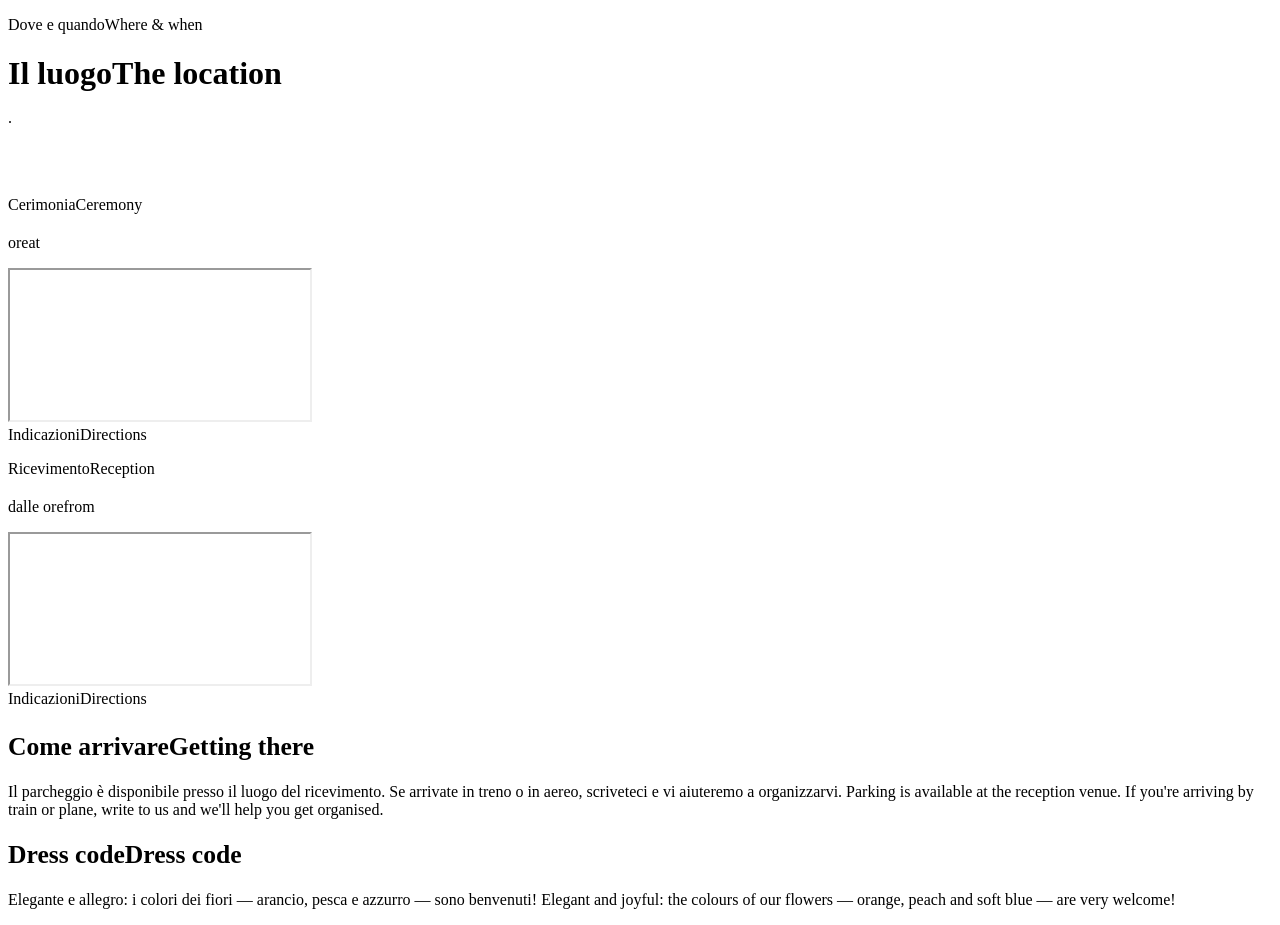
==== location.html @ 63e654b2 "Add files via upload" ====
<!DOCTYPE html>
<html lang="it">
<head>
  <meta charset="UTF-8">
  <meta name="viewport" content="width=device-width, initial-scale=1">
  <title>Luogo · Location — Jacopo &amp; Silvia</title>
  <link rel="icon" href="data:image/svg+xml,<svg xmlns='http://www.w3.org/2000/svg' viewBox='0 0 100 100'><text y='.9em' font-size='90'>🌸</text></svg>">
  <link rel="preconnect" href="https://fonts.googleapis.com">
  <link rel="preconnect" href="https://fonts.gstatic.com" crossorigin>
  <link href="https://fonts.googleapis.com/css2?family=Cormorant+Garamond:ital,wght@0,400;0,500;1,400&family=Great+Vibes&family=Jost:wght@300;400&display=swap" rel="stylesheet">
  <link rel="stylesheet" href="css/style.css">
</head>
<body data-page="location">

  <div class="page-head">
    <p class="kicker"><span lang="it">Dove e quando</span><span lang="en">Where &amp; when</span></p>
    <h1><span lang="it">Il luogo</span><span lang="en">The location</span></h1>
    <p><span data-cfg="dateText"></span> · <span data-cfg="cityText"></span></p>
  </div>

  <section class="section" style="padding-top:2rem">
    <div class="grid-2">
      <article class="panel reveal">
        <p class="kicker" style="opacity:1;animation:none"><span lang="it">Cerimonia</span><span lang="en">Ceremony</span></p>
        <h2 data-cfg="ceremonyName"></h2>
        <p class="time"><span lang="it">ore</span><span lang="en">at</span> <span data-cfg="ceremonyTime"></span></p>
        <p class="place muted" data-cfg="ceremonyAddress"></p>
        <iframe class="map" data-map="ceremonyAddress" loading="lazy" title="Map ceremony"></iframe>
        <div class="btn-row"><a class="btn" data-directions="ceremonyAddress" target="_blank" rel="noopener"><span lang="it">Indicazioni</span><span lang="en">Directions</span></a></div>
      </article>

      <article class="panel reveal">
        <p class="kicker" style="opacity:1;animation:none"><span lang="it">Ricevimento</span><span lang="en">Reception</span></p>
        <h2 data-cfg="receptionName"></h2>
        <p class="time"><span lang="it">dalle ore</span><span lang="en">from</span> <span data-cfg="receptionTime"></span></p>
        <p class="place muted" data-cfg="receptionAddress"></p>
        <iframe class="map" data-map="receptionAddress" loading="lazy" title="Map reception"></iframe>
        <div class="btn-row"><a class="btn blue" data-directions="receptionAddress" target="_blank" rel="noopener"><span lang="it">Indicazioni</span><span lang="en">Directions</span></a></div>
      </article>
    </div>

    <div class="grid-2" style="margin-top:1.5rem">
      <article class="panel reveal">
        <h2 style="font-size:1.6rem"><span lang="it">Come arrivare</span><span lang="en">Getting there</span></h2>
        <p class="muted">
          <span lang="it">Il parcheggio è disponibile presso il luogo del ricevimento. Se arrivate in treno o in aereo, scriveteci e vi aiuteremo a organizzarvi.</span>
          <span lang="en">Parking is available at the reception venue. If you're arriving by train or plane, write to us and we'll help you get organised.</span>
        </p>
      </article>
      <article class="panel reveal">
        <h2 style="font-size:1.6rem"><span lang="it">Dress code</span><span lang="en">Dress code</span></h2>
        <p class="muted">
          <span lang="it">Elegante e allegro: i colori dei fiori — arancio, pesca e azzurro — sono benvenuti!</span>
          <span lang="en">Elegant and joyful: the colours of our flowers — orange, peach and soft blue — are very welcome!</span>
        </p>
      </article>
    </div>
  </section>

  <script src="js/config.js"></script>
  <script src="js/main.js"></script>
</body>
</html>
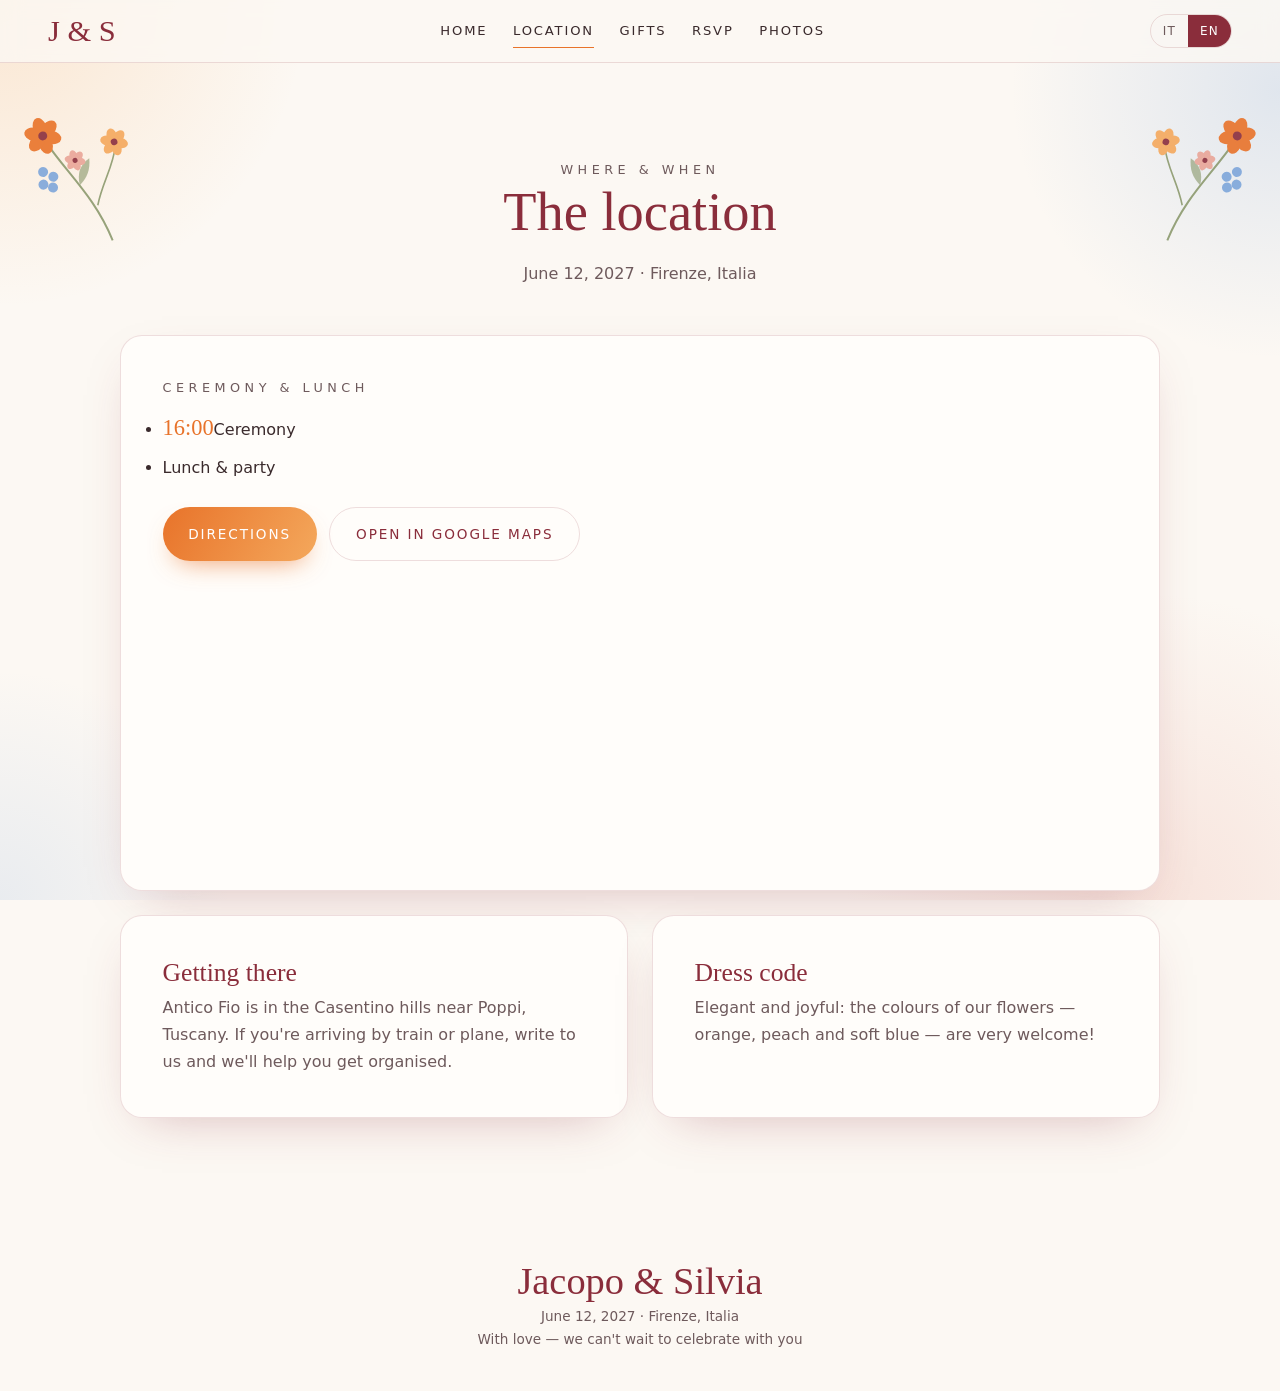
==== commit 2bc4637d: "Update location.html" ====
--- a/location.html
+++ b/location.html
@@ -19,32 +19,29 @@
   </div>
 
   <section class="section" style="padding-top:2rem">
-    <div class="grid-2">
-      <article class="panel reveal">
-        <p class="kicker" style="opacity:1;animation:none"><span lang="it">Cerimonia</span><span lang="en">Ceremony</span></p>
-        <h2 data-cfg="ceremonyName"></h2>
-        <p class="time"><span lang="it">ore</span><span lang="en">at</span> <span data-cfg="ceremonyTime"></span></p>
-        <p class="place muted" data-cfg="ceremonyAddress"></p>
-        <iframe class="map" data-map="ceremonyAddress" loading="lazy" title="Map ceremony"></iframe>
-        <div class="btn-row"><a class="btn" data-directions="ceremonyAddress" target="_blank" rel="noopener"><span lang="it">Indicazioni</span><span lang="en">Directions</span></a></div>
-      </article>
-
-      <article class="panel reveal">
-        <p class="kicker" style="opacity:1;animation:none"><span lang="it">Ricevimento</span><span lang="en">Reception</span></p>
-        <h2 data-cfg="receptionName"></h2>
-        <p class="time"><span lang="it">dalle ore</span><span lang="en">from</span> <span data-cfg="receptionTime"></span></p>
-        <p class="place muted" data-cfg="receptionAddress"></p>
-        <iframe class="map" data-map="receptionAddress" loading="lazy" title="Map reception"></iframe>
-        <div class="btn-row"><a class="btn blue" data-directions="receptionAddress" target="_blank" rel="noopener"><span lang="it">Indicazioni</span><span lang="en">Directions</span></a></div>
-      </article>
-    </div>
+    <article class="panel reveal venue">
+      <div class="venue-info">
+        <p class="kicker" style="opacity:1;animation:none"><span lang="it">Cerimonia e pranzo</span><span lang="en">Ceremony &amp; lunch</span></p>
+        <h2 data-cfg="venueName"></h2>
+        <p class="place muted" data-cfg="venueAddress"></p>
+        <ul class="timeline">
+          <li><span class="time" data-cfg="ceremonyTime"></span><span><span lang="it">Cerimonia</span><span lang="en">Ceremony</span></span></li>
+          <li><span class="time" data-cfg="lunchTime"></span><span><span lang="it">Pranzo e festa</span><span lang="en">Lunch &amp; party</span></span></li>
+        </ul>
+        <div class="btn-row">
+          <a class="btn" data-directions="mapQuery" target="_blank" rel="noopener"><span lang="it">Indicazioni</span><span lang="en">Directions</span></a>
+          <a class="btn ghost" data-mapslink="mapQuery" target="_blank" rel="noopener"><span lang="it">Apri in Google Maps</span><span lang="en">Open in Google Maps</span></a>
+        </div>
+      </div>
+      <iframe class="map" data-map="mapQuery" loading="lazy" title="Antico Fio map"></iframe>
+    </article>
 
     <div class="grid-2" style="margin-top:1.5rem">
       <article class="panel reveal">
         <h2 style="font-size:1.6rem"><span lang="it">Come arrivare</span><span lang="en">Getting there</span></h2>
         <p class="muted">
-          <span lang="it">Il parcheggio è disponibile presso il luogo del ricevimento. Se arrivate in treno o in aereo, scriveteci e vi aiuteremo a organizzarvi.</span>
-          <span lang="en">Parking is available at the reception venue. If you're arriving by train or plane, write to us and we'll help you get organised.</span>
+          <span lang="it">Antico Fio si trova nelle colline del Casentino, vicino a Poppi. Se arrivate in treno o in aereo, scriveteci e vi aiuteremo a organizzarvi.</span>
+          <span lang="en">Antico Fio is in the Casentino hills near Poppi, Tuscany. If you're arriving by train or plane, write to us and we'll help you get organised.</span>
         </p>
       </article>
       <article class="panel reveal">
--- a/css/style.css
+++ b/css/style.css
@@ -0,0 +1,261 @@
+/* Palette taken from the floral arch: tangerine, apricot, peach, blush, burgundy accents and hydrangea blue */
+:root {
+  --cream: #FCF8F3;
+  --paper: #FFFDFA;
+  --ink: #3A2A2C;
+  --ink-soft: #6E5A5C;
+  --tangerine: #E8732A;
+  --apricot: #F4A85C;
+  --peach: #F6CDB0;
+  --blush: #E9A597;
+  --burgundy: #8A2D3B;
+  --hydrangea: #7EA6DA;
+  --hydrangea-deep: #4B78B5;
+  --sage: #8C9A6E;
+  --line: rgba(138, 45, 59, .15);
+  --shadow: 0 18px 50px -24px rgba(138, 45, 59, .35);
+  --radius: 22px;
+  --serif: "Cormorant Garamond", Georgia, serif;
+  --script: "Great Vibes", "Cormorant Garamond", cursive;
+  --sans: "Jost", system-ui, sans-serif;
+}
+
+* { box-sizing: border-box; margin: 0; padding: 0; }
+html { scroll-behavior: smooth; }
+body {
+  font-family: var(--sans);
+  font-weight: 300;
+  color: var(--ink);
+  background: var(--cream);
+  line-height: 1.7;
+  min-height: 100vh;
+  overflow-x: hidden;
+}
+/* soft watercolour wash in the background */
+body::before {
+  content: "";
+  position: fixed; inset: 0; z-index: -2;
+  background:
+    radial-gradient(40vmax 40vmax at 0% 0%, rgba(244,168,92,.22), transparent 60%),
+    radial-gradient(35vmax 35vmax at 100% 10%, rgba(126,166,218,.22), transparent 60%),
+    radial-gradient(40vmax 40vmax at 90% 100%, rgba(233,165,151,.25), transparent 60%),
+    radial-gradient(30vmax 30vmax at 0% 100%, rgba(126,166,218,.15), transparent 60%),
+    var(--cream);
+}
+
+/* ---------- language switching ---------- */
+body[data-lang="it"] [lang="en"],
+body[data-lang="en"] [lang="it"] { display: none !important; }
+
+a { color: var(--burgundy); }
+h1, h2, h3 { font-family: var(--serif); font-weight: 500; line-height: 1.15; }
+
+/* ---------- header ---------- */
+.site-header {
+  position: sticky; top: 0; z-index: 50;
+  display: flex; align-items: center; justify-content: space-between; gap: 1rem;
+  padding: .9rem clamp(1rem, 4vw, 3rem);
+  background: rgba(252, 248, 243, .82);
+  backdrop-filter: blur(10px);
+  border-bottom: 1px solid var(--line);
+}
+.brand {
+  font-family: var(--script); font-size: 1.9rem; color: var(--burgundy);
+  text-decoration: none; line-height: 1;
+}
+.nav { display: flex; gap: clamp(.6rem, 2vw, 1.8rem); align-items: center; }
+.nav a {
+  text-decoration: none; color: var(--ink); font-size: .82rem;
+  letter-spacing: .14em; text-transform: uppercase; position: relative; padding: .2rem 0;
+}
+.nav a::after {
+  content: ""; position: absolute; left: 0; bottom: -2px; height: 1px; width: 100%;
+  background: var(--tangerine); transform: scaleX(0); transform-origin: right; transition: transform .35s ease;
+}
+.nav a:hover::after, .nav a[aria-current="page"]::after { transform: scaleX(1); transform-origin: left; }
+.lang-toggle {
+  display: inline-flex; border: 1px solid var(--line); border-radius: 999px; overflow: hidden; flex-shrink: 0;
+}
+.lang-toggle button {
+  border: 0; background: transparent; cursor: pointer; font: inherit; font-size: .75rem;
+  letter-spacing: .1em; padding: .35rem .75rem; color: var(--ink-soft);
+}
+.lang-toggle button.active { background: var(--burgundy); color: #fff; }
+.menu-btn { display: none; background: none; border: 0; font-size: 1.5rem; color: var(--burgundy); cursor: pointer; }
+
+@media (max-width: 760px) {
+  .menu-btn { display: block; }
+  .nav {
+    position: absolute; top: 100%; left: 0; right: 0; flex-direction: column; gap: 0;
+    background: var(--paper); border-bottom: 1px solid var(--line);
+    max-height: 0; overflow: hidden; transition: max-height .4s ease;
+  }
+  .nav.open { max-height: 320px; }
+  .nav a { padding: .9rem; width: 100%; text-align: center; }
+  .nav a::after { display: none; }
+}
+
+/* ---------- hero (home) ---------- */
+.hero {
+  position: relative; min-height: calc(100vh - 64px);
+  display: grid; place-items: center; text-align: center;
+  padding: 3rem 1rem 5rem; overflow: hidden;
+}
+#petals { position: absolute; inset: 0; width: 100%; height: 100%; pointer-events: none; z-index: 0; }
+.hero-inner { position: relative; z-index: 2; }
+.wreath { width: min(560px, 92vw); height: auto; display: block; margin: 0 auto -1rem; overflow: visible; }
+.wreath .stem { stroke: var(--sage); stroke-width: 1.6; fill: none; stroke-linecap: round;
+  stroke-dasharray: 1000; stroke-dashoffset: 1000; animation: draw 2.2s ease forwards; }
+.wreath .bloom { transform-box: fill-box; transform-origin: center; transform: scale(0); animation: bloom 1s cubic-bezier(.3,1.6,.5,1) forwards; }
+.wreath .leaf { transform-box: fill-box; transform-origin: center; transform: scale(0); animation: bloom .8s ease forwards; }
+.wreath .spin { transform-box: fill-box; transform-origin: center; animation: sway 6s ease-in-out infinite; }
+@keyframes draw { to { stroke-dashoffset: 0; } }
+@keyframes bloom { to { transform: scale(1); } }
+@keyframes sway { 0%,100% { transform: rotate(-4deg); } 50% { transform: rotate(4deg); } }
+
+.kicker { font-size: .8rem; letter-spacing: .35em; text-transform: uppercase; color: var(--ink-soft);
+  opacity: 0; animation: fadeUp 1s ease 1.4s forwards; }
+.names {
+  font-family: var(--script); font-weight: 400;
+  font-size: clamp(3.4rem, 12vw, 8rem); color: var(--burgundy); line-height: 1.05; margin: .3rem 0;
+}
+.names .ch { display: inline-block; opacity: 0; transform: translateY(30px) rotate(-8deg); animation: letterIn .8s cubic-bezier(.2,.8,.2,1) forwards; }
+.names .amp { color: var(--tangerine); padding: 0 .15em; }
+@keyframes letterIn { to { opacity: 1; transform: none; } }
+@keyframes fadeUp { from { opacity: 0; transform: translateY(16px); } to { opacity: 1; transform: none; } }
+.hero-date { font-family: var(--serif); font-size: clamp(1.3rem, 3vw, 1.8rem); letter-spacing: .08em;
+  opacity: 0; animation: fadeUp 1s ease 2.4s forwards; }
+.hero-date .dot { color: var(--hydrangea-deep); padding: 0 .6em; }
+
+.countdown { display: flex; gap: clamp(.6rem, 3vw, 1.6rem); justify-content: center; margin-top: 2rem;
+  opacity: 0; animation: fadeUp 1s ease 2.8s forwards; }
+.countdown div {
+  min-width: 78px; padding: .8rem .4rem; border-radius: 18px;
+  background: rgba(255,253,250,.75); border: 1px solid var(--line); box-shadow: var(--shadow);
+}
+.countdown b { display: block; font-family: var(--serif); font-weight: 500; font-size: 2rem; color: var(--tangerine); line-height: 1.1; }
+.countdown span { font-size: .68rem; letter-spacing: .18em; text-transform: uppercase; color: var(--ink-soft); }
+
+.scroll-hint { position: absolute; bottom: 1.5rem; left: 50%; transform: translateX(-50%); z-index: 2;
+  font-size: 1.4rem; color: var(--burgundy); text-decoration: none; animation: bounce 2.2s infinite; }
+@keyframes bounce { 0%,100% { transform: translate(-50%,0); } 50% { transform: translate(-50%,8px); } }
+
+/* ---------- sections ---------- */
+.section { max-width: 1080px; margin: 0 auto; padding: clamp(3rem, 8vw, 6rem) 1.25rem; }
+.section-title { text-align: center; margin-bottom: 2.6rem; }
+.section-title h2, .page-head h1 { font-size: clamp(2.2rem, 5vw, 3.4rem); color: var(--burgundy); }
+.flourish { display: block; width: 140px; height: 20px; margin: .8rem auto 0; }
+.lead { max-width: 640px; margin: 0 auto; text-align: center; color: var(--ink-soft); font-size: 1.08rem; }
+
+.cards { display: grid; grid-template-columns: repeat(auto-fit, minmax(220px, 1fr)); gap: 1.4rem; }
+.card {
+  position: relative; display: block; text-decoration: none; color: var(--ink);
+  background: var(--paper); border: 1px solid var(--line); border-radius: var(--radius);
+  padding: 2rem 1.6rem 1.8rem; box-shadow: var(--shadow); overflow: hidden;
+  transition: transform .45s cubic-bezier(.2,.8,.2,1), box-shadow .45s;
+}
+.card::before {
+  content: ""; position: absolute; width: 180px; height: 180px; border-radius: 50%;
+  right: -70px; top: -70px; background: var(--accent, var(--peach)); opacity: .35; transition: transform .6s ease;
+}
+.card:hover { transform: translateY(-8px) rotate(-.5deg); box-shadow: 0 28px 60px -28px rgba(138,45,59,.5); }
+.card:hover::before { transform: scale(1.6); }
+.card .icon { position: relative; font-size: 2rem; display: inline-grid; place-items: center;
+  width: 64px; height: 64px; border-radius: 50%; background: var(--cream); margin-bottom: 1rem; }
+.card h3 { position: relative; font-size: 1.7rem; color: var(--burgundy); }
+.card p { position: relative; color: var(--ink-soft); font-size: .95rem; }
+.card .go { position: relative; display: inline-block; margin-top: 1rem; font-size: .78rem; letter-spacing: .18em; text-transform: uppercase; color: var(--tangerine); }
+.card:nth-child(1) { --accent: var(--apricot); }
+.card:nth-child(2) { --accent: var(--hydrangea); }
+.card:nth-child(3) { --accent: var(--blush); }
+.card:nth-child(4) { --accent: var(--tangerine); }
+
+/* ---------- inner pages ---------- */
+.page-head { text-align: center; padding: clamp(3rem, 8vw, 5rem) 1.25rem 1rem; position: relative; }
+.page-head .kicker { opacity: 1; animation: none; }
+.page-head p { max-width: 620px; margin: 1rem auto 0; color: var(--ink-soft); }
+.panel {
+  background: var(--paper); border: 1px solid var(--line); border-radius: var(--radius);
+  box-shadow: var(--shadow); padding: clamp(1.5rem, 4vw, 2.6rem);
+}
+.grid-2 { display: grid; grid-template-columns: repeat(auto-fit, minmax(280px, 1fr)); gap: 1.5rem; }
+.panel h2 { font-size: 2rem; color: var(--burgundy); margin-bottom: .4rem; }
+.panel .time { font-family: var(--serif); font-size: 1.4rem; color: var(--tangerine); }
+.panel .place { font-weight: 400; margin-top: .6rem; }
+.muted { color: var(--ink-soft); }
+.map { width: 100%; height: 260px; border: 0; border-radius: 16px; margin-top: 1.2rem; filter: saturate(.85); }
+
+.btn {
+  display: inline-flex; align-items: center; gap: .5rem; cursor: pointer;
+  font: inherit; font-size: .85rem; letter-spacing: .14em; text-transform: uppercase; font-weight: 400;
+  padding: .9rem 1.6rem; border-radius: 999px; border: 0; text-decoration: none;
+  background: linear-gradient(120deg, var(--tangerine), var(--apricot)); color: #fff;
+  box-shadow: 0 12px 26px -12px rgba(232,115,42,.7); transition: transform .25s, box-shadow .25s;
+}
+.btn:hover { transform: translateY(-2px); box-shadow: 0 16px 30px -12px rgba(232,115,42,.8); }
+.btn.blue { background: linear-gradient(120deg, var(--hydrangea-deep), var(--hydrangea)); box-shadow: 0 12px 26px -12px rgba(75,120,181,.7); }
+.btn.ghost { background: transparent; color: var(--burgundy); border: 1px solid var(--line); box-shadow: none; }
+.btn-row { display: flex; flex-wrap: wrap; gap: .8rem; margin-top: 1.4rem; }
+
+.iban {
+  font-family: ui-monospace, "SF Mono", Menlo, monospace; font-size: clamp(.95rem, 2.4vw, 1.15rem);
+  background: var(--cream); border: 1px dashed var(--blush); border-radius: 14px; padding: 1rem 1.2rem;
+  word-break: break-all; margin-top: 1rem;
+}
+
+/* ---------- form ---------- */
+.form { display: grid; gap: 1.3rem; }
+.field label, .field legend { display: block; font-size: .78rem; letter-spacing: .14em; text-transform: uppercase; margin-bottom: .45rem; color: var(--ink-soft); font-weight: 400; }
+.field input[type=text], .field input[type=email], .field input[type=number], .field textarea, .field select {
+  width: 100%; font: inherit; font-weight: 300; color: var(--ink);
+  padding: .85rem 1rem; border-radius: 14px; border: 1px solid var(--line); background: var(--cream);
+  transition: border-color .2s, box-shadow .2s;
+}
+.field textarea { min-height: 100px; resize: vertical; }
+.field input:focus, .field textarea:focus, .field select:focus { outline: none; border-color: var(--apricot); box-shadow: 0 0 0 4px rgba(244,168,92,.2); }
+fieldset { border: 0; }
+.choices { display: flex; flex-wrap: wrap; gap: .6rem; }
+.choice { position: relative; }
+.choice input { position: absolute; opacity: 0; pointer-events: none; }
+.choice > span {
+  display: inline-block; padding: .55rem 1.1rem; border-radius: 999px; border: 1px solid var(--line);
+  background: var(--cream); cursor: pointer; transition: all .2s; font-size: .95rem;
+  text-transform: none; letter-spacing: normal; margin: 0; color: var(--ink);
+}
+.choice input:checked + span { background: var(--burgundy); color: #fff; border-color: var(--burgundy); }
+.choice input:focus-visible + span { box-shadow: 0 0 0 4px rgba(126,166,218,.4); }
+.allergy-box { border-left: 3px solid var(--hydrangea); padding-left: 1rem; display: grid; gap: 1rem; }
+.hidden { display: none !important; }
+.form-msg { text-align: center; padding: 1rem; border-radius: 14px; }
+.form-msg.ok { background: rgba(126,166,218,.15); color: var(--hydrangea-deep); }
+.form-msg.err { background: rgba(232,115,42,.12); color: var(--burgundy); }
+
+/* ---------- photos ---------- */
+#qr { display: inline-block; padding: 14px; background: #fff; border-radius: 16px; border: 1px solid var(--line); }
+#qr img, #qr canvas { display: block; }
+.steps { counter-reset: s; list-style: none; display: grid; gap: .9rem; margin-top: 1rem; }
+.steps li { counter-increment: s; position: relative; padding-left: 2.8rem; }
+.steps li::before {
+  content: counter(s); position: absolute; left: 0; top: -.1rem; width: 2rem; height: 2rem; border-radius: 50%;
+  display: grid; place-items: center; background: var(--peach); color: var(--burgundy); font-family: var(--serif); font-size: 1.1rem;
+}
+.hashtag { font-family: var(--script); font-size: 2.4rem; color: var(--tangerine); }
+
+/* ---------- footer ---------- */
+footer { text-align: center; padding: 3rem 1rem 2.5rem; color: var(--ink-soft); font-size: .85rem; }
+footer .brand { display: block; font-size: 2.4rem; margin-bottom: .3rem; }
+
+/* ---------- reveal on scroll ---------- */
+.reveal { opacity: 0; transform: translateY(28px); transition: opacity .9s ease, transform .9s cubic-bezier(.2,.8,.2,1); }
+.reveal.in { opacity: 1; transform: none; }
+
+/* decorative corner sprigs on inner pages */
+.sprig { position: absolute; width: 120px; opacity: .9; pointer-events: none; }
+.sprig.l { left: 2%; top: 1.5rem; transform: rotate(-20deg); }
+.sprig.r { right: 2%; top: 1.5rem; transform: scaleX(-1) rotate(-20deg); }
+@media (max-width: 640px) { .sprig { width: 70px; } }
+
+@media (prefers-reduced-motion: reduce) {
+  *, *::before, *::after { animation-duration: .01ms !important; animation-delay: 0s !important; transition-duration: .01ms !important; }
+  .reveal { opacity: 1; transform: none; }
+}
